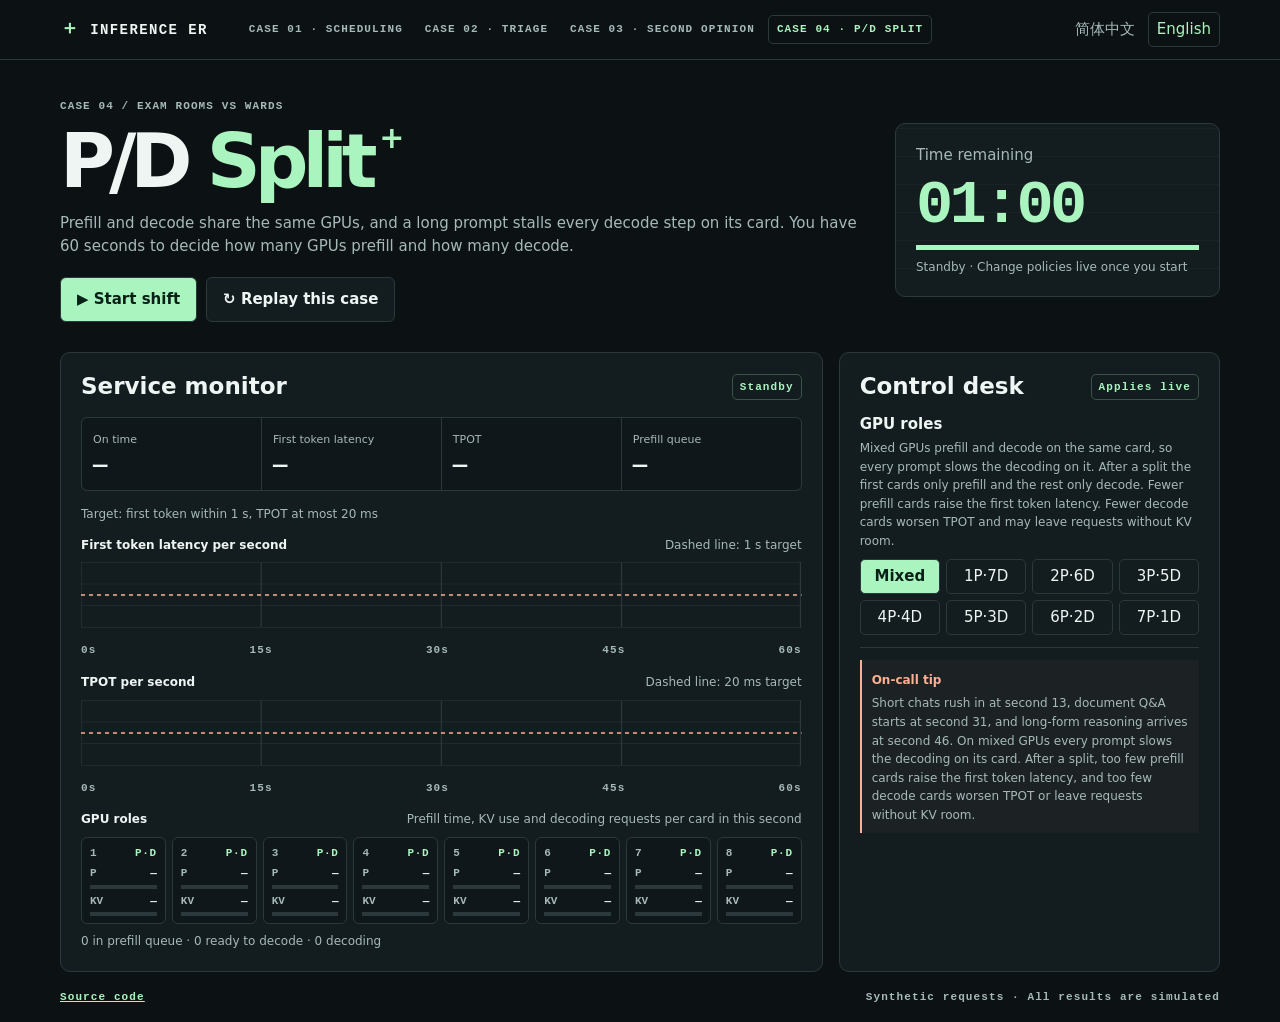
==== pd/index.html @ e53c3588 "Add CASE 04: P/D Split" ====
<!doctype html>
<html lang="zh-CN">
<head>
  <meta charset="utf-8">
  <meta name="viewport" content="width=device-width, initial-scale=1">
  <meta name="description" content="Prefill 和 Decode 抢同一批 GPU，长 Prompt 一来，解码就卡。你有 60 秒决定几张卡做 Prefill、几张做 Decode。">
  <title>PD 分离 | INFERENCE ER</title>
  <script src="../locale.js"></script>
  <link rel="stylesheet" href="../style.css">
  <link rel="stylesheet" href="pd.css">
  <script src="case.js" defer></script>
  <script src="sim.js" defer></script>
  <script src="strings.js" defer></script>
  <script src="game.js" defer></script>
</head>
<body>
<header class="top">
  <div class="shell top-inner">
    <span class="brand"><b>＋</b> INFERENCE ER</span>
    <nav class="cases" aria-label="Cases">
      <a href="../index.html" data-text="nav01">CASE 01 · 调度</a>
      <a href="../triage/index.html" data-text="nav02">CASE 02 · 分诊台</a>
      <a href="../spec/index.html" data-text="nav03">CASE 03 · 代诊</a>
      <a href="index.html" aria-current="page" data-text="nav04">CASE 04 · PD 分离</a>
    </nav>
    <div class="languages" role="group" aria-label="Language">
      <button type="button" lang="zh-CN" data-language="zh" aria-pressed="true" disabled>简体中文</button>
      <button type="button" lang="en" data-language="en" aria-pressed="false" disabled>English</button>
    </div>
  </div>
</header>
<main class="shell">
  <section class="hero">
    <div class="hero-copy">
      <p class="eyebrow" data-text="case04">CASE 04 / 检查科和留观室，各占几张卡</p>
      <h1><span class="title-lead" data-text="titleLead">PD </span><span data-text="titleAccent">分离</span><b aria-hidden="true">+</b></h1>
      <p data-text="intro">Prefill 和 Decode 抢同一批 GPU，长 Prompt 一来，解码就卡。你有 60 秒决定几张卡做 Prefill、几张做 Decode。</p>
      <div class="actions"><button id="start" class="primary">▶ &nbsp; 开始排班</button><button id="reset" class="secondary" data-text="reset">↻ 重开同一局</button></div>
    </div>
    <div class="clock"><div class="clock-label" data-text="remaining">剩余时间</div><strong id="clock">01:00</strong><div class="progress"><div id="progress"></div></div><p id="phase">待命 · 开始后可实时调整策略</p></div>
  </section>
  <div class="layout">
    <section class="panel monitor" aria-labelledby="monitor-title">
      <div class="section-head"><h2 id="monitor-title" data-text="monitor">服务监控</h2><span class="chip" id="state">待命</span></div>
      <div class="metrics">
        <div><span data-text="good">达标率</span><strong id="good">—</strong></div>
        <div><span data-text="ttft">首 token 延迟</span><strong id="ttft">—</strong></div>
        <div><span data-text="tpot">TPOT</span><strong id="tpot">—</strong></div>
        <div><span data-text="queued">Prefill 排队</span><strong id="queued">—</strong></div>
      </div>
      <p class="fine goal" data-text="slo">达标线：首 token ≤ 1 s，TPOT ≤ 20 ms</p>
      <div class="chart-head"><span data-text="ttftChart">每秒首 token 延迟</span><span data-text="ttftNote">虚线是 1 s 达标线</span></div>
      <svg id="ttft-chart" class="latency" viewBox="0 0 600 155" preserveAspectRatio="none" role="img" aria-label="最近 60 秒里每秒首 token 的平均等待时间，单位毫秒，超过 2 秒的部分截掉">
        <path class="grid" d="M0 15H600 M0 53H600 M0 91H600 M0 129H600 M0 15V129 M150 15V129 M300 15V129 M450 15V129 M599 15V129"/>
        <line class="target" x1="0" x2="600" y1="72" y2="72"/>
        <polyline id="ttft-line"/>
      </svg>
      <div class="axis"><span>0s</span><span>15s</span><span>30s</span><span>45s</span><span>60s</span></div>
      <div class="chart-head flow-title"><span data-text="tpotChart">每秒 TPOT</span><span data-text="tpotNote">虚线是 20 ms 达标线</span></div>
      <svg id="tpot-chart" class="latency" viewBox="0 0 600 155" preserveAspectRatio="none" role="img" aria-label="最近 60 秒里每秒输出 token 的平均间隔，单位毫秒，超过 40 毫秒的部分截掉">
        <path class="grid" d="M0 15H600 M0 53H600 M0 91H600 M0 129H600 M0 15V129 M150 15V129 M300 15V129 M450 15V129 M599 15V129"/>
        <line class="target" x1="0" x2="600" y1="72" y2="72"/>
        <polyline id="tpot-line"/>
      </svg>
      <div class="axis"><span>0s</span><span>15s</span><span>30s</span><span>45s</span><span>60s</span></div>
      <div class="chart-head flow-title"><span data-text="gpus">GPU 分工</span><span data-text="gpusNote">本秒每张卡的 Prefill 占用、KV 占用和解码并发</span></div>
      <div id="gpus" class="gpus" aria-label="8 张 GPU 本秒的分工和占用"></div>
      <p id="flow" class="fine"></p>
    </section>
    <aside class="panel controls" aria-labelledby="controls-title">
      <div class="section-head"><h2 id="controls-title" data-text="controls">调度台</h2><span class="chip" data-text="live">实时生效</span></div>
      <div class="control"><div class="control-title" data-text="roles">GPU 分工</div><p data-text="rolesHelp">混部时每张卡既做 Prefill 也做 Decode，Prompt 会拖慢同一张卡上的解码。分离后，前面的卡只做 Prefill，后面的卡只做 Decode。Prefill 卡少了，首 token 延迟上升；Decode 卡少了，TPOT 变差，KV 也可能放不下。</p>
        <fieldset class="splits"><legend class="sr" data-text="roles">GPU 分工</legend><label><input type="radio" name="prefill" value="0" checked><span data-text="mixed">混部</span></label><label><input type="radio" name="prefill" value="1"><span>1P·7D</span></label><label><input type="radio" name="prefill" value="2"><span>2P·6D</span></label><label><input type="radio" name="prefill" value="3"><span>3P·5D</span></label><label><input type="radio" name="prefill" value="4"><span>4P·4D</span></label><label><input type="radio" name="prefill" value="5"><span>5P·3D</span></label><label><input type="radio" name="prefill" value="6"><span>6P·2D</span></label><label><input type="radio" name="prefill" value="7"><span>7P·1D</span></label></fieldset>
      </div>
      <div class="hint"><b data-text="hintTitle">值班提示</b><p data-text="hint">第 13 秒短对话涌入，第 31 秒长文档问答，第 46 秒是长输出的推理请求。混部时 Prompt 会拖慢同一张卡上的解码；分离后 Prefill 排队会推高首 token 延迟，解码卡太少则 TPOT 变差、KV 放不下。</p></div>
    </aside>
  </div>
  <section id="report" class="panel report" hidden aria-labelledby="report-title">
    <h2 id="report-title" data-text="report" tabindex="-1">本轮复盘</h2>
    <p id="report-summary"></p>
    <table><thead><tr><th scope="col" data-text="metric">指标</th><th scope="col" data-text="thisRun">本轮</th><th scope="col" data-text="baseline">默认策略</th><th scope="col" data-text="change">变化</th></tr></thead><tbody id="results"></tbody></table>
    <h3 data-text="byPhase">分阶段</h3>
    <table><thead><tr><th scope="col" data-text="phase">阶段</th><th scope="col" data-text="mainSplit">主要分工</th><th scope="col" data-text="good">达标率</th><th scope="col" data-text="reportTtft">TTFT P95</th><th scope="col" data-text="reportTpot">TPOT</th></tr></thead><tbody id="phases"></tbody></table>
    <p class="fine" data-text="reportNote">默认策略是 8 张卡混部。首 token 在 1 s 内到达、且相邻输出 token 的间隔不超过 20 ms 的请求算达标，还没收到首 token 的请求按未达标计。TTFT P95 只统计已输出首 token 的请求。TPOT 是每条请求相邻输出 token 的平均间隔，按 token 数加权。</p>
  </section>
  <footer>
    <div class="case-tools"><a href="https://github.com/ShaqG/inference-er/tree/main/pd" data-text="sourceLink">源代码</a></div>
    <span id="source-note">合成请求 · 所有结果为模拟值</span>
  </footer>
</main>
</body>
</html>
---- style.css ----
:root {
  color-scheme: dark;
  --bg: #0c1214;
  --card: #131c1f;
  --line: #2b393d;
  --ink: #eef5f3;
  --muted: #a6b9b9;
  --green: #aaf5bf;
  --orange: #ffaf92;
  font: 15px/1.55 system-ui, "Microsoft YaHei", sans-serif;
  background: var(--bg);
  color: var(--ink);
}
* { box-sizing: border-box; }
body { margin: 0; }
button, input { font: inherit; }
button { cursor: pointer; }
button:disabled { cursor: default; opacity: .6; }
:focus-visible { outline: 2px solid var(--green); outline-offset: 4px; }
[hidden] { display: none !important; }
.shell { width: min(1160px, calc(100% - 48px)); margin-inline: auto; }
.top { border-bottom: 1px solid var(--line); }
.top-inner { min-height: 59px; display: flex; flex-wrap: wrap; justify-content: space-between; align-items: center; gap: 6px 12px; padding-block: 6px; }
.brand, .eyebrow, .axis, .chip, footer {
  font: 700 11px/1.5 ui-monospace, Consolas, monospace;
  letter-spacing: .10em;
}
.brand { font-size: 14px; }
.brand b { color: var(--green); font-size: 19px; }
.eyebrow, .axis, footer { color: var(--muted); }
.languages { display: flex; gap: 4px; }
.cases { display: flex; flex-wrap: wrap; gap: 4px; margin-right: auto; margin-left: 20px; }
.cases a { padding: 5px 8px; border: 1px solid transparent; border-radius: 5px; color: var(--muted); font: 700 11px/1.5 ui-monospace, Consolas, monospace; letter-spacing: .10em; text-decoration: none; }
.cases a[aria-current="page"], .cases a:hover { color: var(--green); border-color: var(--line); }
.languages button, .case-tools button { color: var(--muted); background: transparent; border: 1px solid transparent; border-radius: 5px; padding: 5px 8px; }
.languages [aria-pressed="true"], .languages button:hover, .case-tools button:hover { color: var(--green); border-color: var(--line); }
.hero { display: grid; grid-template-columns: 1fr minmax(230px, 325px); align-items: center; gap: 30px; padding: 38px 0 30px; }
.eyebrow { margin: 0 0 7px; }
h1, h2, p { margin-top: 0; }
h1 { margin-bottom: 12px; font-size: clamp(40px, 7vw, 75px); line-height: 1.04; letter-spacing: -.08em; }
h1 span, h1 b { color: var(--green); }
h1 .title-lead { color: var(--ink); }
h1 b { font-size: .40em; vertical-align: top; margin-left: .25em; }
.hero-copy > p:not(.eyebrow) { color: var(--muted); margin-bottom: 19px; }
.actions { display: flex; flex-wrap: wrap; gap: 9px; }
.actions button { padding: 10px 16px; border: 1px solid var(--line); border-radius: 6px; font-weight: 750; }
.primary { color: #082117; background: var(--green); }
.secondary { color: var(--ink); background: var(--card); }
.secondary:hover { border-color: var(--green); }
.clock, .panel { border: 1px solid var(--line); border-radius: 10px; background: var(--card); }
.clock { padding: 20px; background-image: repeating-linear-gradient(0deg, transparent 0 27px, #aaf5bf09 27px 28px); }
.clock-label { display: flex; justify-content: space-between; color: var(--muted); }
.clock strong { display: block; color: var(--green); font: 750 clamp(42px, 6vw, 62px)/1.25 ui-monospace, Consolas, monospace; letter-spacing: -.06em; }
.clock p { margin: 8px 0 0; font-size: 12px; color: var(--muted); }
.progress { height: 5px; background: var(--line); }
.progress > div { height: 100%; background: var(--green); width: 100%; transition: width .25s linear; }
.layout { display: grid; grid-template-columns: minmax(0, 2fr) minmax(280px, 1fr); gap: 16px; }
.panel { padding: 20px; }
.section-head, .chart-head, .axis, footer { display: flex; justify-content: space-between; align-items: center; gap: 8px; }
h2 { font-size: 23px; line-height: 1.2; margin-bottom: 0; }
.chip { color: var(--green); border: 1px solid #395448; border-radius: 5px; padding: 4px 7px; white-space: nowrap; }
.metrics { display: grid; grid-template-columns: repeat(4, 1fr); gap: 1px; background: var(--line); border: 1px solid var(--line); border-radius: 6px; overflow: hidden; margin: 16px 0 14px; }
.metrics > div { padding: 9px 11px; background: #0f171a; }
.metrics span { color: var(--muted); font-size: 11px; }
.metrics strong { display: block; font: 700 24px/1.3 ui-monospace, Consolas, monospace; }
.danger { color: var(--orange); }
.chart-head { font-size: 12px; font-weight: 700; }
.chart-head span + span { color: var(--muted); font-weight: 400; }
#chart { display: block; width: 100%; height: 110px; }
.grid { stroke: var(--line); fill: none; }
#area { fill: #aaf5bf22; }
#line { fill: none; stroke: var(--green); stroke-width: 2; vector-effect: non-scaling-stroke; }
.flow-title { margin-top: 14px; }
.queue { display: flex; align-content: flex-start; flex-wrap: wrap; gap: 5px; min-height: 52px; margin-top: 6px; color: var(--muted); font-size: 12px; }
.job { color: var(--green); border: 1px solid #395448; padding: 3px 6px; border-radius: 4px; }
.job.long { color: var(--orange); border-color: #704b40; }
.control { display: block; padding: 12px 0; border-bottom: 1px solid var(--line); }
.control-title { font-weight: 750; }
.control p, .hint p, .fine { color: var(--muted); font-size: 12px; margin: 3px 0 0; }
fieldset { display: flex; gap: 6px; border: 0; margin: 8px 0 0; padding: 0; }
fieldset label { flex: 1; position: relative; cursor: pointer; }
fieldset input { position: absolute; opacity: 0; }
fieldset span { display: block; text-align: center; padding: 5px; border: 1px solid var(--line); border-radius: 5px; }
fieldset input:checked + span { background: var(--green); color: #082117; font-weight: 800; }
fieldset input:focus-visible + span { outline: 2px solid var(--green); outline-offset: 3px; }
.switch { display: flex; align-items: center; justify-content: space-between; gap: 12px; cursor: pointer; }
.switch input { appearance: none; flex: 0 0 38px; width: 38px; height: 22px; border-radius: 20px; border: 1px solid #667a7d; position: relative; cursor: pointer; }
.switch input::before { content: ""; width: 14px; height: 14px; position: absolute; top: 3px; left: 3px; border-radius: 100%; background: var(--muted); }
.switch input:checked { background: var(--green); border-color: var(--green); }
.switch input:checked::before { left: 19px; background: #132820; }
.hint { margin-top: 12px; padding: 8px 10px; border-left: 2px solid var(--orange); background: #ffaf920a; }
.hint b { color: var(--orange); font-size: 12px; }
.report { margin-top: 16px; }
.report h2 { margin-bottom: 8px; }
table { width: 100%; border-collapse: collapse; font-size: 13px; }
th, td { border-bottom: 1px solid var(--line); text-align: left; padding: 6px 4px; }
.fine { margin-top: 10px; }
footer { padding: 17px 0; flex-wrap: wrap; }
.case-tools { display: flex; align-items: center; flex-wrap: wrap; gap: 5px 12px; }
.case-tools button { border-color: var(--line); }
.case-tools a { color: var(--green); }
#case-status { flex-basis: 100%; letter-spacing: normal; }
#case-status:empty { display: none; }
.sr { position: absolute; width: 1px; height: 1px; overflow: hidden; clip-path: inset(50%); }
@media (max-width: 760px) { .layout { grid-template-columns: 1fr; } }
@media (max-width: 530px) {
  .shell { width: calc(100% - 28px); }
  .hero { grid-template-columns: 1fr; gap: 14px; padding: 24px 0 16px; }
  .panel, .clock { padding: 14px; }
  .metrics { grid-template-columns: repeat(2, 1fr); }
}
@media (prefers-reduced-motion: reduce) { .progress > div { transition: none; } }
---- pd/pd.css ----
.latency { display: block; width: 100%; height: 88px; }
.latency polyline { fill: none; stroke: var(--green); stroke-width: 2; vector-effect: non-scaling-stroke; }
.target { stroke: var(--orange); stroke-width: 1.5; stroke-dasharray: 4 4; vector-effect: non-scaling-stroke; }
.goal { margin: 0 0 12px; }
.gpus { display: grid; grid-template-columns: repeat(4, 1fr); gap: 6px; margin-top: 8px; }
.gpu { min-width: 0; padding: 7px 8px; background: #0f171a; border: 1px solid var(--line); border-radius: 6px; }
.gpu.decode { border-color: #395448; }
.gpu-head { display: flex; justify-content: space-between; gap: 4px; color: var(--muted); font: 700 11px/1.5 ui-monospace, Consolas, monospace; letter-spacing: .06em; }
.gpu-role { color: var(--ink); }
.gpu.prefill .gpu-role, .gpu.mixed .gpu-role { color: var(--green); }
.meter { margin-top: 5px; color: var(--muted); font: 700 11px/1.4 ui-monospace, Consolas, monospace; white-space: nowrap; }
.meter span { display: flex; justify-content: space-between; gap: 4px; }
.meter b { color: var(--ink); font-weight: 700; }
.meter > div { height: 4px; margin-top: 3px; background: var(--line); }
.meter i { display: block; height: 100%; background: var(--green); transition: width .25s linear; }
.meter.busy b { color: var(--orange); }
.meter.busy i { background: var(--orange); }
#flow { margin: 8px 0 0; }
.splits { flex-wrap: wrap; }
.splits label { flex: 1 0 calc(25% - 6px); }
.report h3 { font-size: 15px; margin: 18px 0 4px; }
@media (min-width: 1100px) { .gpus { grid-template-columns: repeat(8, 1fr); } }
@media (prefers-reduced-motion: reduce) { .meter i { transition: none; } }
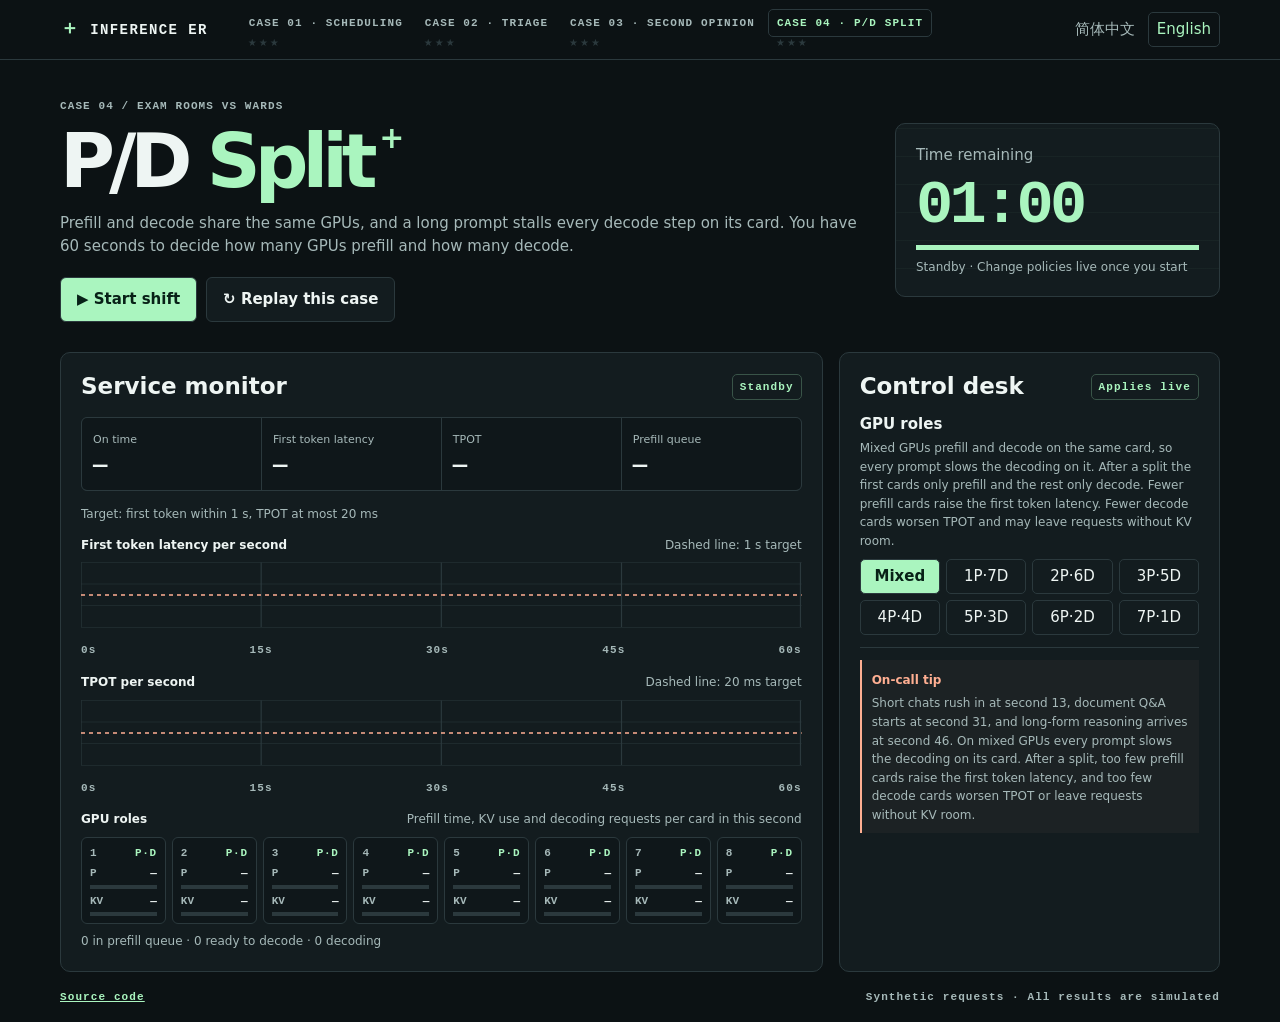
==== commit 9a62db26: "Add case ratings, a duty roster, and a debrief diagnosis" ====
--- a/pd/index.html
+++ b/pd/index.html
@@ -3,9 +3,22 @@
 <head>
   <meta charset="utf-8">
   <meta name="viewport" content="width=device-width, initial-scale=1">
+  <meta name="theme-color" content="#0c1214">
+  <link rel="icon" href="data:image/svg+xml,%3Csvg%20xmlns='http://www.w3.org/2000/svg'%20viewBox='0%200%2064%2064'%3E%3Crect%20width='64'%20height='64'%20rx='12'%20fill='%230c1214'/%3E%3Cpath%20d='M32%2014v36M14%2032h36'%20stroke='%23aaf5bf'%20stroke-width='8'%20stroke-linecap='round'/%3E%3C/svg%3E">
   <meta name="description" content="Prefill 和 Decode 抢同一批 GPU，长 Prompt 一来，解码就卡。你有 60 秒决定几张卡做 Prefill、几张做 Decode。">
+  <meta property="og:site_name" content="Inference ER">
+  <meta property="og:type" content="website">
+  <meta property="og:url" content="https://shaqg.github.io/inference-er/pd/">
+  <meta property="og:title" content="PD 分离 | Inference ER">
+  <meta property="og:description" content="Prefill 和 Decode 抢同一批 GPU，长 Prompt 一来，解码就卡。60 秒内决定几张卡做 Prefill、几张做 Decode。">
+  <meta property="og:image" content="https://shaqg.github.io/inference-er/assets/og/case-04.png">
+  <meta property="og:image:width" content="1200">
+  <meta property="og:image:height" content="630">
+  <meta property="og:image:alt" content="The P/D Split case: latency charts against the SLO lines and the eight GPUs with their roles.">
+  <meta name="twitter:card" content="summary_large_image">
   <title>PD 分离 | INFERENCE ER</title>
   <script src="../locale.js"></script>
+  <script src="../progress.js"></script>
   <link rel="stylesheet" href="../style.css">
   <link rel="stylesheet" href="pd.css">
   <script src="case.js" defer></script>
@@ -18,10 +31,10 @@
   <div class="shell top-inner">
     <span class="brand"><b>＋</b> INFERENCE ER</span>
     <nav class="cases" aria-label="Cases">
-      <a href="../index.html" data-text="nav01">CASE 01 · 调度</a>
-      <a href="../triage/index.html" data-text="nav02">CASE 02 · 分诊台</a>
-      <a href="../spec/index.html" data-text="nav03">CASE 03 · 代诊</a>
-      <a href="index.html" aria-current="page" data-text="nav04">CASE 04 · PD 分离</a>
+      <span class="case"><a href="../index.html" data-text="nav01">CASE 01 · 调度</a><span class="case-stars" data-roster="c01"></span></span>
+      <span class="case"><a href="../triage/index.html" data-text="nav02">CASE 02 · 分诊台</a><span class="case-stars" data-roster="c02"></span></span>
+      <span class="case"><a href="../spec/index.html" data-text="nav03">CASE 03 · 代诊</a><span class="case-stars" data-roster="c03"></span></span>
+      <span class="case"><a href="index.html" aria-current="page" data-text="nav04">CASE 04 · PD 分离</a><span class="case-stars" data-roster="c04"></span></span>
     </nav>
     <div class="languages" role="group" aria-label="Language">
       <button type="button" lang="zh-CN" data-language="zh" aria-pressed="true" disabled>简体中文</button>
@@ -78,6 +91,7 @@
   <section id="report" class="panel report" hidden aria-labelledby="report-title">
     <h2 id="report-title" data-text="report" tabindex="-1">本轮复盘</h2>
     <p id="report-summary"></p>
+    <div id="diagnosis" class="diagnosis" hidden></div>
     <table><thead><tr><th scope="col" data-text="metric">指标</th><th scope="col" data-text="thisRun">本轮</th><th scope="col" data-text="baseline">默认策略</th><th scope="col" data-text="change">变化</th></tr></thead><tbody id="results"></tbody></table>
     <h3 data-text="byPhase">分阶段</h3>
     <table><thead><tr><th scope="col" data-text="phase">阶段</th><th scope="col" data-text="mainSplit">主要分工</th><th scope="col" data-text="good">达标率</th><th scope="col" data-text="reportTtft">TTFT P95</th><th scope="col" data-text="reportTpot">TPOT</th></tr></thead><tbody id="phases"></tbody></table>
--- a/style.css
+++ b/style.css
@@ -95,6 +95,23 @@
 table { width: 100%; border-collapse: collapse; font-size: 13px; }
 th, td { border-bottom: 1px solid var(--line); text-align: left; padding: 6px 4px; }
 .fine { margin-top: 10px; }
+/* Duty roster: stars under the case links, and the diagnosis block in a debrief. */
+.cases .case { display: flex; flex-direction: column; }
+.case-stars { padding: 1px 8px 2px; font-size: 10px; line-height: 1; letter-spacing: .2em; }
+.case-stars .on { color: var(--green); }
+.case-stars .off { color: var(--line); }
+.diagnosis { margin-top: 12px; border: 1px solid var(--line); border-radius: 6px; background: #0f171a; padding: 10px 12px; }
+.diag-head { display: flex; flex-wrap: wrap; align-items: baseline; gap: 4px 10px; margin: 0; }
+.diag-head b { font-size: 13px; }
+.diag-stars { color: var(--green); font-size: 15px; letter-spacing: .15em; }
+.diag-stars .off { color: var(--line); }
+.diag-note { color: var(--muted); font-size: 12px; }
+.diag-goals { display: grid; gap: 3px; margin: 7px 0 0; padding: 0; list-style: none; font-size: 13px; }
+.diag-goals li { display: flex; align-items: baseline; gap: 8px; }
+.diag-goals b { width: 1em; flex: none; }
+.diag-goals .met b { color: var(--green); }
+.diag-goals .missed b { color: var(--orange); }
+.diag-goals i { font-style: normal; font-family: ui-monospace, Consolas, monospace; font-size: 11px; color: var(--muted); margin-left: auto; }
 footer { padding: 17px 0; flex-wrap: wrap; }
 .case-tools { display: flex; align-items: center; flex-wrap: wrap; gap: 5px 12px; }
 .case-tools button { border-color: var(--line); }
